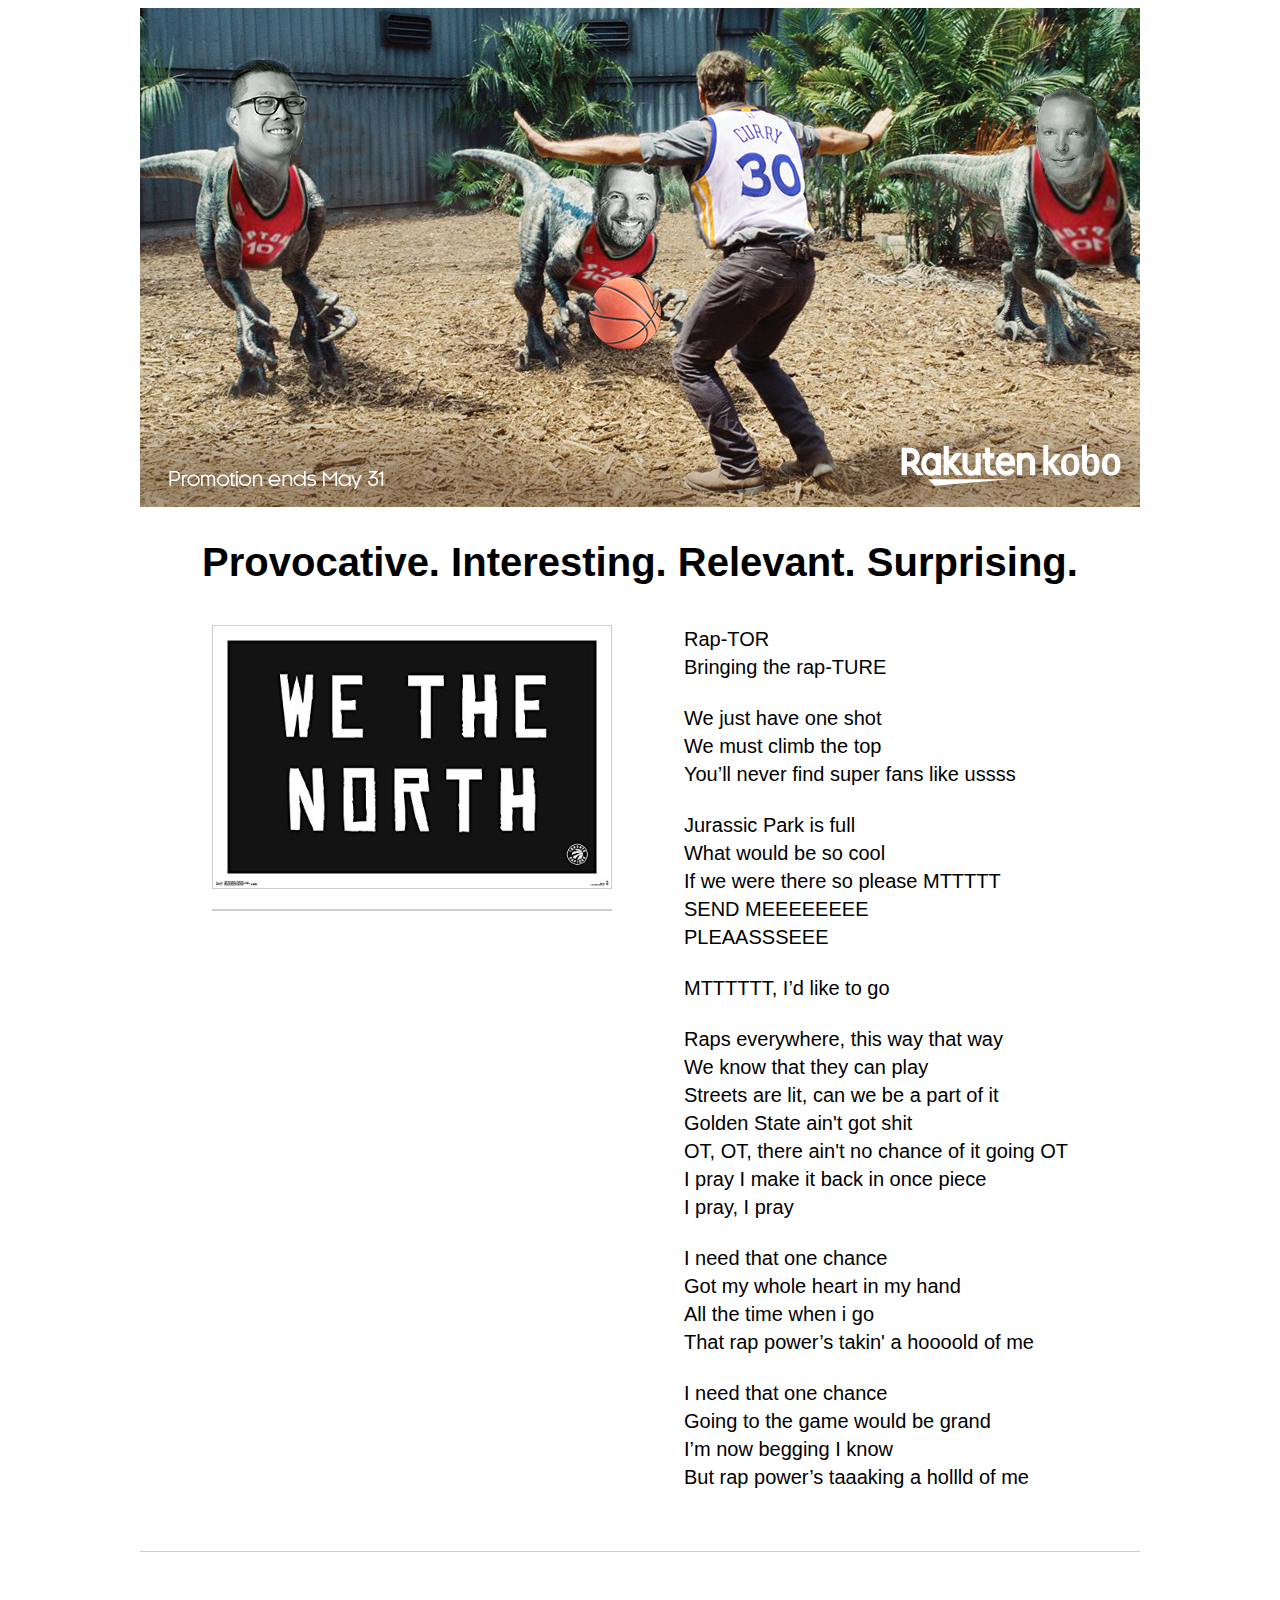
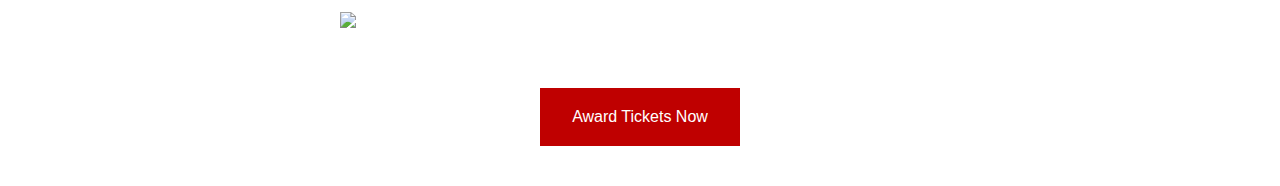
==== wethenorth/index.html @ 2232ee2b "first commit" ====
<!DOCTYPE html>
<html lang="en">
<head>
    <meta charset="UTF-8">
    <meta name="viewport" content="width=device-width, initial-scale=1.0">
    <meta http-equiv="X-UA-Compatible" content="ie=edge">
    <title>We the MarProd</title>
    <link rel="stylesheet" href="style.css">
</head>
<body>
    <div id="wethenorth">
        <header>
            <img src="images/Wethenorth-2.jpg" alt="">
            <h2>Provocative. Interesting. Relevant. Surprising.</h2>
        </header>
        <section class="north-rap">
            <div><img src="images/north-logo.jpg" alt="">
                <img src="https://media.giphy.com/media/enqnVvSqb5scBLuO88/giphy.gif" alt="">
            </div>
            <div class="the-rap">
                <p>
                    <p>Rap-TOR</p>
                    <p>Bringing the rap-TURE</p>
                    
                    &nbsp;
                    <p>We just have one shot</p>
                    <p>We must climb the top</p>
                    <p>You’ll never find super fans like ussss</p>
                    &nbsp;
                    <p>Jurassic Park is full</p>
                    <p>What would be so cool</p>
                    <p>If we were there so please MTTTTT</p>
                    <p>SEND MEEEEEEEE</p>
                    <p>PLEAASSSEEE</p>
                    
                    &nbsp;
                    <p>MTTTTTT, I’d like to go</p>
                    &nbsp;
                    <p>Raps everywhere, this way that way</p>
                    <p>We know that they can play</p>
                    <p>Streets are lit, can we be a part of it</p>
                    <p>Golden State ain't got shit</p>
                    <p>OT, OT, there ain't no chance of it going OT</p>
                    <p>I pray I make it back in once piece</p>
                    <p>I pray, I pray</p>
&nbsp;
                    <p>I need that one chance</p>
                    <p>Got my whole heart in my hand</p>
                    <p>All the time when i go</p>
                    <p>That rap power’s takin' a hoooold of me</p>
                    &nbsp;
                    <p>I need that one chance</p>
                    <p>Going to the game would be grand</p>
                    <p>I’m now begging I know</p>
                    <p>But rap power’s taaaking a hollld of me</p>
                </p>
            </div>
        </section>
        <div class="mt-north"><img src="https://media.giphy.com/media/Y4mnAAq8YD0NqHYo2X/giphy.gif" /></div>
        <section class="cta">
           <a href="https://www.youtube.com/watch?v=ChT3ewZXTfM">Award Tickets Now</a>  
        </section>
    </div>
</body>
</html>
---- wethenorth/style.css ----
.clearfix:after {visibility: hidden; display: block; font-size: 0; content:''; clear: both; height: 0; } 
 * {
     box-sizing: border-box;
 }

 img {
     display: block;
 }
#wethenorth {
    max-width: 1000px;
    width:100%;
    margin:0 auto;
}
#wethenorth h2 {
    font-family: 'Trebuchet MS', 'Lucida Sans Unicode', 'Lucida Grande', 'Lucida Sans', Arial, sans-serif;
    font-size: 40px;
    text-align: center;
    font-weight: bold;
}
#wethenorth header img {
    max-width: 1000px;
    width:100%;
}
#wethenorth .north-rap {
    font-family: 'Trebuchet MS', 'Lucida Sans Unicode', 'Lucida Grande', 'Lucida Sans', Arial, sans-serif;
    font-size: 20px;
    display: flex;
    margin-top:40px;
    justify-content: space-evenly;
    flex-wrap: nowrap;
border-bottom:1px solid #cecece;
padding-bottom:60px;
}
#wethenorth .north-rap img {
    border:1px solid #cecece;
    width:100%;
    max-width:400px;
    
}
#wethenorth .north-rap img:first-of-type{
    margin-bottom:20px;
}
#wethenorth .north-rap p {
    margin:0;
    line-height: 1.4;
}

#wethenorth .mt-north img {
    max-width:600px;
    width:100%;
    margin:60px auto;
    
}

#wethenorth .cta {
    background: #bf0000;
    color:white;
    border:0;
    font-family: 'Trebuchet MS', 'Lucida Sans Unicode', 'Lucida Grande', 'Lucida Sans', Arial, sans-serif;
    padding:20px;
    font-size: 16px;
    cursor: pointer;
    max-width: 200px;
    width:100%;
    margin: 40px auto;
    text-align: center;
}

#wethenorth .cta a {
    color:white;
    text-decoration: none;
    /* padding:10px; */
}

#wethenorth .cta:hover {
    background:white;
    border:4px solid #bf0000;
}
#wethenorth .cta:hover a {
    color:#bf0000;
}
@media (max-width:880px) {
    #wethenorth .north-rap {
        flex-direction: column;
        align-items: center;
    }

    #wethenorth .the-rap {
        margin-top:40px;
        text-align: center;
        padding:0 20px;
    }
}
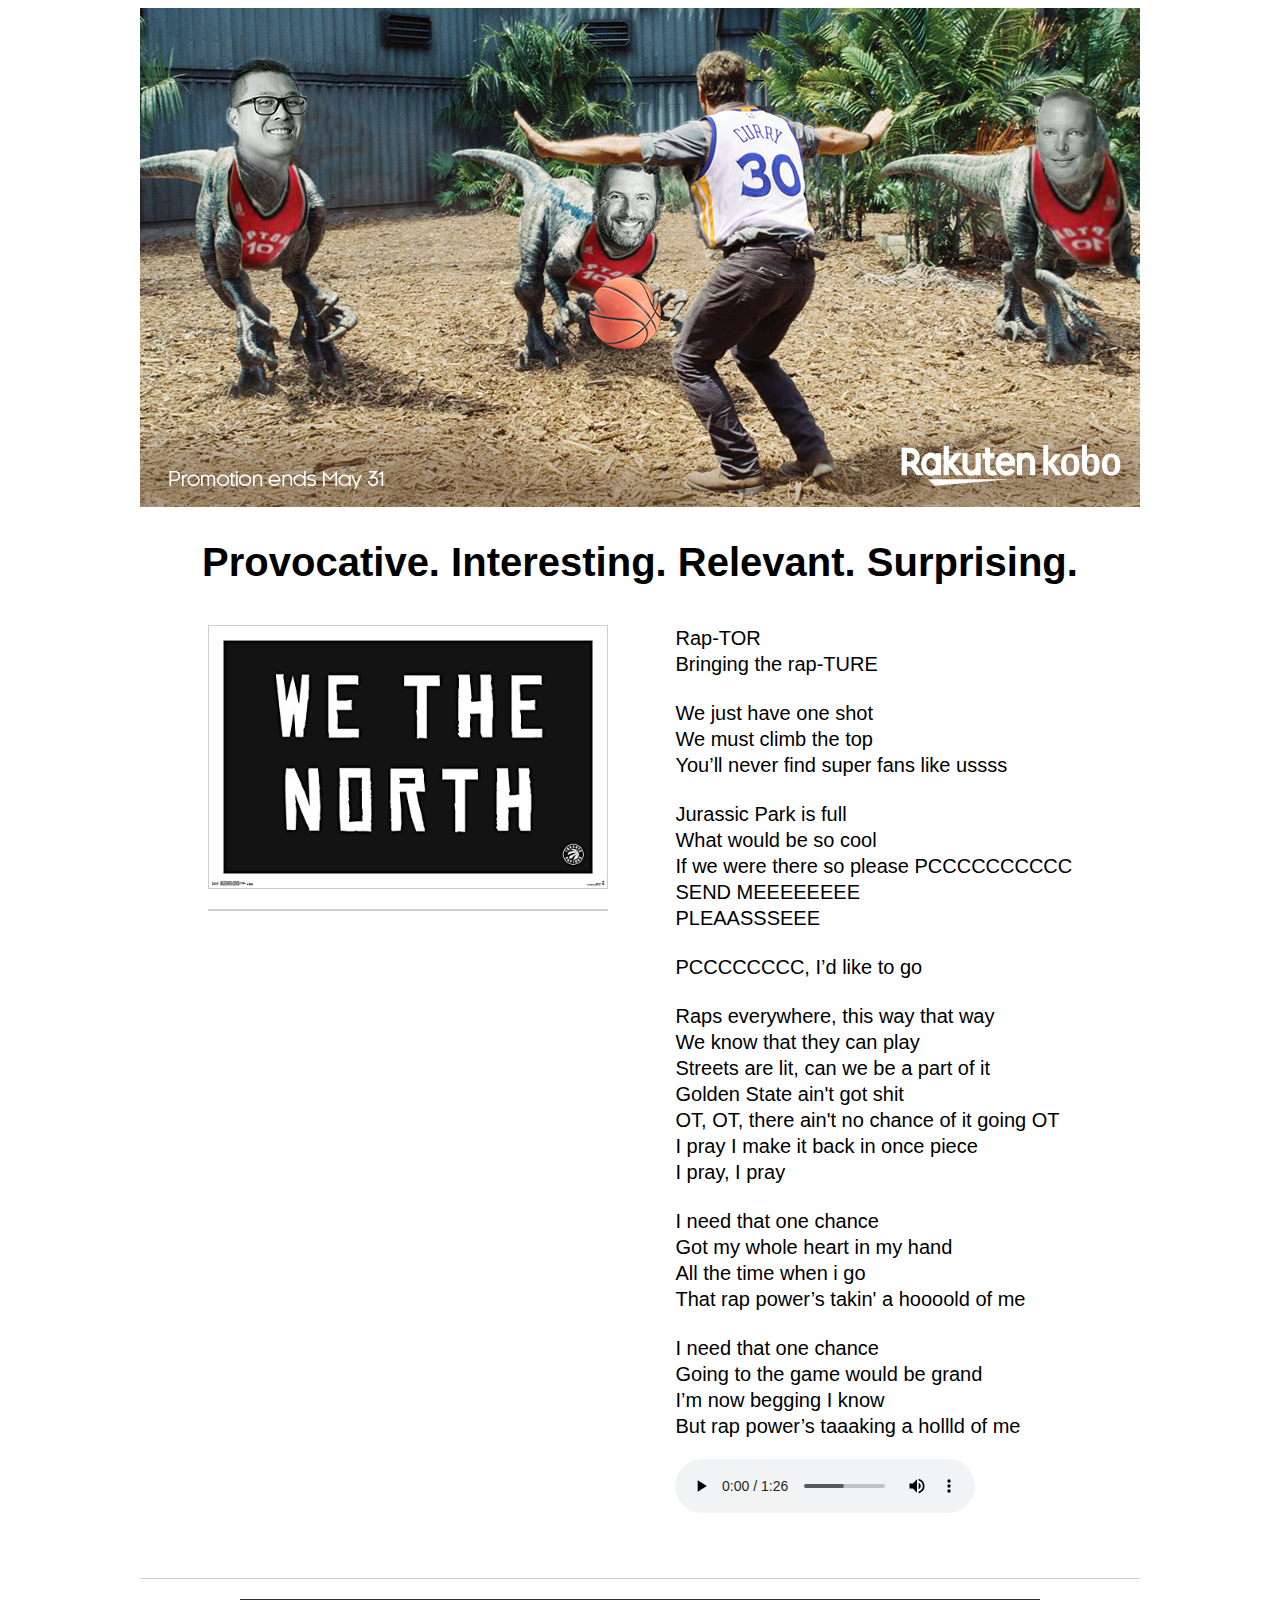
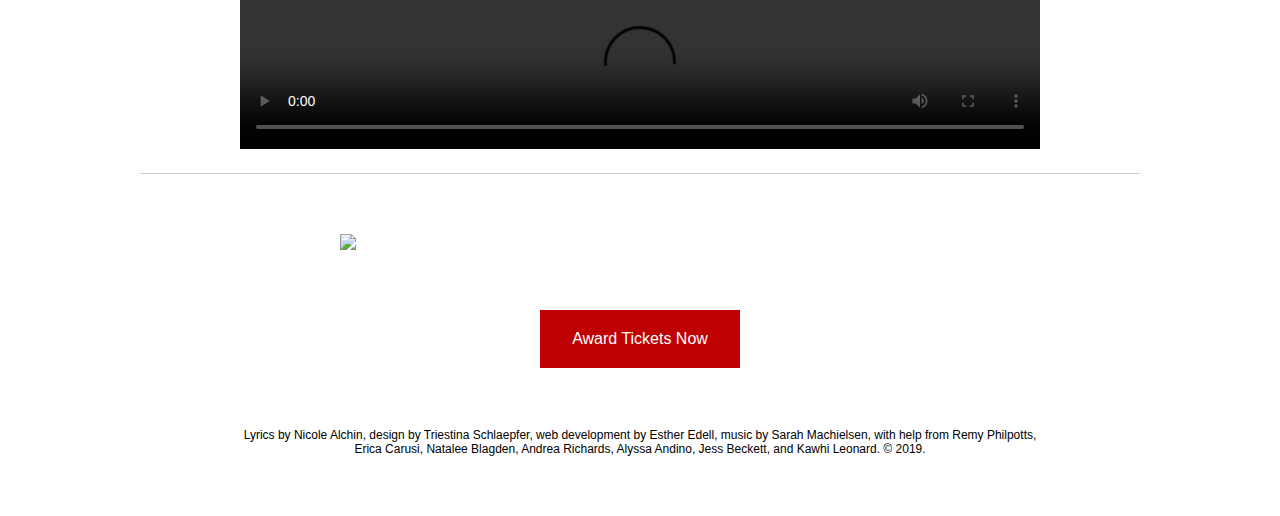
==== commit 9b66ce26: "final files" ====
--- a/wethenorth/index.html
+++ b/wethenorth/index.html
@@ -6,6 +6,23 @@
     <meta http-equiv="X-UA-Compatible" content="ie=edge">
     <title>We the MarProd</title>
     <link rel="stylesheet" href="style.css">
+    <link rel="apple-touch-icon" sizes="57x57" href="/apple-icon-57x57.png">
+<link rel="apple-touch-icon" sizes="60x60" href="images/apple-icon-60x60.png">
+<link rel="apple-touch-icon" sizes="72x72" href="images/apple-icon-72x72.png">
+<link rel="apple-touch-icon" sizes="76x76" href="images/apple-icon-76x76.png">
+<link rel="apple-touch-icon" sizes="114x114" href="images/apple-icon-114x114.png">
+<link rel="apple-touch-icon" sizes="120x120" href="images/apple-icon-120x120.png">
+<link rel="apple-touch-icon" sizes="144x144" href="images/apple-icon-144x144.png">
+<link rel="apple-touch-icon" sizes="152x152" href="images/apple-icon-152x152.png">
+<link rel="apple-touch-icon" sizes="180x180" href="/apple-icon-180x180.png">
+<link rel="icon" type="image/png" sizes="192x192"  href="images/android-icon-192x192.png">
+<link rel="icon" type="image/png" sizes="32x32" href="images/favicon-32x32.png">
+<link rel="icon" type="image/png" sizes="96x96" href="images/favicon-96x96.png">
+<link rel="icon" type="image/png" sizes="16x16" href="images/favicon-16x16.png">
+<link rel="manifest" href="/manifest.json">
+<meta name="msapplication-TileColor" content="#ffffff">
+<meta name="msapplication-TileImage" content="/ms-icon-144x144.png">
+<meta name="theme-color" content="#ffffff">
 </head>
 <body>
     <div id="wethenorth">
@@ -18,7 +35,7 @@
                 <img src="https://media.giphy.com/media/enqnVvSqb5scBLuO88/giphy.gif" alt="">
             </div>
             <div class="the-rap">
-                <p>
+              
                     <p>Rap-TOR</p>
                     <p>Bringing the rap-TURE</p>
                     
@@ -29,12 +46,12 @@
                     &nbsp;
                     <p>Jurassic Park is full</p>
                     <p>What would be so cool</p>
-                    <p>If we were there so please MTTTTT</p>
+                    <p>If we were there so please PCCCCCCCCCC</p>
                     <p>SEND MEEEEEEEE</p>
                     <p>PLEAASSSEEE</p>
                     
                     &nbsp;
-                    <p>MTTTTTT, I’d like to go</p>
+                    <p>PCCCCCCCC, I’d like to go</p>
                     &nbsp;
                     <p>Raps everywhere, this way that way</p>
                     <p>We know that they can play</p>
@@ -53,13 +70,24 @@
                     <p>Going to the game would be grand</p>
                     <p>I’m now begging I know</p>
                     <p>But rap power’s taaaking a hollld of me</p>
-                </p>
+                    <audio controls><source src="images/track_rap.mp3"></audio>
+                    
             </div>
+            
         </section>
+        <div class="video">
+                <video width="800" controls>
+                    <source src="images/WeHaveHeart_V2.mp4">
+                </video>
+            </div>
         <div class="mt-north"><img src="https://media.giphy.com/media/Y4mnAAq8YD0NqHYo2X/giphy.gif" /></div>
         <section class="cta">
            <a href="https://www.youtube.com/watch?v=ChT3ewZXTfM">Award Tickets Now</a>  
+           
         </section>
+        <footer>
+            <p>Lyrics by Nicole Alchin, design by Triestina Schlaepfer, web development by Esther Edell, music by Sarah Machielsen, with help from Remy Philpotts, Erica Carusi, Natalee Blagden, Andrea Richards, Alyssa Andino, Jess Beckett, and Kawhi Leonard. &copy; 2019.</p>
+        </footer>
     </div>
 </body>
 </html>--- a/wethenorth/style.css
+++ b/wethenorth/style.css
@@ -42,14 +42,16 @@
 }
 #wethenorth .north-rap p {
     margin:0;
-    line-height: 1.4;
+    line-height: 1.3;
 }
+#wethenorth .mt-north {
+    border-top:1px solid #cecece;
 
+}
 #wethenorth .mt-north img {
     max-width:600px;
     width:100%;
     margin:60px auto;
-    
 }
 
 #wethenorth .cta {
@@ -79,6 +81,30 @@
 #wethenorth .cta:hover a {
     color:#bf0000;
 }
+
+#wethenorth audio {
+    margin-top:20px;
+}
+
+#wethenorth .video {
+    max-width:800px;
+    width:100%;
+    margin: 0 auto;
+}
+#wethenorth video {
+    max-width:800px;
+    width:100%;
+    margin:20px auto;
+}
+
+#wethenorth footer {
+    font-size: 12px;
+    font-family: 'Trebuchet MS', 'Lucida Sans Unicode', 'Lucida Grande', 'Lucida Sans', Arial, sans-serif;
+    max-width: 800px;
+    width:100%;
+    margin:60px auto;
+    text-align: center;
+}
 @media (max-width:880px) {
     #wethenorth .north-rap {
         flex-direction: column;
